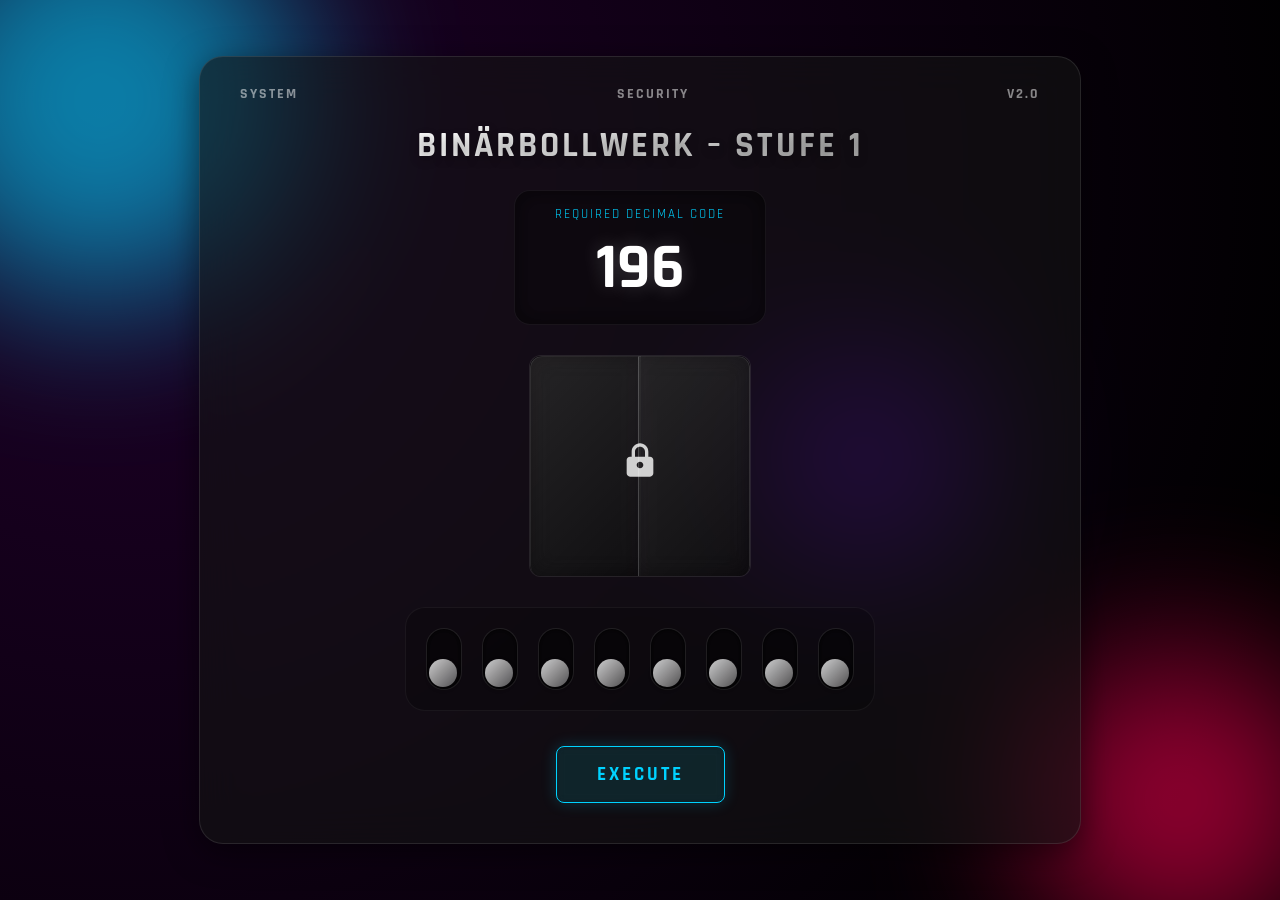
==== index.html @ 8075913d "init" ====
<!DOCTYPE html>
<html lang="de">
<head>
    <meta charset="UTF-8">
    <meta name="viewport" content="width=device-width, initial-scale=1.0">
    <title>Binärbollwerk – Stufe 1</title>
    <link rel="stylesheet" href="assets/styles.css">
</head>
<body>

    <div class="background-blobs">
        <div class="blob blob-1"></div>
        <div class="blob blob-2"></div>
        <div class="blob blob-3"></div>
    </div>

    <div id="game-config" data-target="196" data-letter="Ä"></div>

    <div class="container" id="main-container">
        
        <div class="status-bar">
            <span>System</span>
            <span>Security</span>
            <span>v2.0</span>
        </div>

        <h1>Binärbollwerk – Stufe 1</h1>
        
        <div class="display-box">
            <span class="display-label">Required Decimal Code</span>
            <div class="target-number" id="display-number">...</div>
        </div>

        <div class="door-container">
            <div class="door-panel door-left"></div>
            <div class="door-panel door-right"></div>
            <div class="lock-icon">
                <svg width="40" height="40" viewBox="0 0 24 24" fill="currentColor">
                    <path d="M12 2C9.243 2 7 4.243 7 7V10H6C4.897 10 4 10.897 4 12V20C4 21.103 4.897 22 6 22H18C19.103 22 20 21.103 20 20V12C20 10.897 19.103 10 18 10H17V7C17 4.243 14.757 2 12 2ZM12 4C13.654 4 15 5.346 15 7V10H9V7C9 5.346 10.346 4 12 4ZM12 17C10.897 17 10 16.103 10 15C10 13.897 10.897 13 12 13C13.103 13 14 13.897 14 15C14 16.103 13.103 17 12 17Z"/>
                </svg>
            </div>
            <div class="secret-content" id="secret-letter">?</div>
        </div>

        <div class="switch-board">
            <div class="switch-unit"><input type="checkbox" id="bit-7" class="switch-input" value="128"><label for="bit-7" class="switch-label"></label></div>
            <div class="switch-unit"><input type="checkbox" id="bit-6" class="switch-input" value="64"><label for="bit-6" class="switch-label"></label></div>
            <div class="switch-unit"><input type="checkbox" id="bit-5" class="switch-input" value="32"><label for="bit-5" class="switch-label"></label></div>
            <div class="switch-unit"><input type="checkbox" id="bit-4" class="switch-input" value="16"><label for="bit-4" class="switch-label"></label></div>
            <div class="switch-unit"><input type="checkbox" id="bit-3" class="switch-input" value="8"><label for="bit-3" class="switch-label"></label></div>
            <div class="switch-unit"><input type="checkbox" id="bit-2" class="switch-input" value="4"><label for="bit-2" class="switch-label"></label></div>
            <div class="switch-unit"><input type="checkbox" id="bit-1" class="switch-input" value="2"><label for="bit-1" class="switch-label"></label></div>
            <div class="switch-unit"><input type="checkbox" id="bit-0" class="switch-input" value="1"><label for="bit-0" class="switch-label"></label></div>
        </div>

        <!-- DER NEUE BUTTON -->
        <button id="execute-btn" class="execute-btn">EXECUTE</button>

    </div>

    <script src="assets/game.js"></script>
</body>
</html>
---- assets/styles.css ----
@import url('https://fonts.googleapis.com/css2?family=Rajdhani:wght@500;700&display=swap');

:root {
    --glass-bg: rgba(255, 255, 255, 0.05);
    --glass-border: rgba(255, 255, 255, 0.1);
    --glass-shadow: 0 8px 32px 0 rgba(0, 0, 0, 0.5);

    --neon-blue: #00d2ff;
    --neon-pink: #ff0055;
    --neon-green: #00ff88;
    --text-main: #ffffff;

    --font-main: 'Rajdhani', sans-serif;
}

body {
    background-color: #0f0f0f;
    color: var(--text-main);
    font-family: var(--font-main);
    display: flex;
    justify-content: center;
    align-items: center;
    min-height: 100vh;
    margin: 0;
    overflow: hidden;
    background: radial-gradient(circle at 10% 20%, rgb(30, 0, 40) 0%, rgb(0, 0, 0) 90%);
}

/* Floating Blobs */
.background-blobs {
    position: absolute;
    top: 0;
    left: 0;
    width: 100%;
    height: 100%;
    overflow: hidden;
    z-index: 0;
    pointer-events: none;
}

.blob {
    position: absolute;
    border-radius: 50%;
    filter: blur(80px);
    opacity: 0.6;
}

.blob-1 {
    width: 400px;
    height: 400px;
    background: var(--neon-blue);
    top: -100px;
    left: -100px;
    animation: float 10s infinite ease-in-out alternate;
}

.blob-2 {
    width: 300px;
    height: 300px;
    background: var(--neon-pink);
    bottom: -50px;
    right: -50px;
    animation: float 8s infinite ease-in-out alternate-reverse;
}

.blob-3 {
    width: 200px;
    height: 200px;
    background: #7000ff;
    top: 40%;
    left: 60%;
    animation: float 12s infinite ease-in-out;
}

@keyframes float {
    0% {
        transform: translate(0, 0);
    }
    100% {
        transform: translate(30px, 50px);
    }
}

/* --- Main Glass Container --- */
.container {
    position: relative;
    z-index: 10;
    width: 90%;
    max-width: 800px;
    padding: 28px 40px 40px;
    background: rgba(20, 20, 20, 0.6);
    backdrop-filter: blur(20px);
    -webkit-backdrop-filter: blur(20px);
    border: 1px solid var(--glass-border);
    border-radius: 24px;
    box-shadow: var(--glass-shadow);
    display: flex;
    flex-direction: column;
    align-items: center;
    transition: all 0.3s ease;
}

/* Navigation */
.site-nav {
    width: 100%;
    display: flex;
    gap: 10px;
    flex-wrap: wrap;
    justify-content: center;
    margin-bottom: 18px;
}

.site-nav a {
    text-decoration: none;
    color: rgba(255, 255, 255, 0.8);
    border: 1px solid rgba(255, 255, 255, 0.12);
    background: rgba(0, 0, 0, 0.25);
    padding: 8px 12px;
    border-radius: 999px;
    letter-spacing: 1px;
    text-transform: uppercase;
    font-weight: 700;
    font-size: 0.85rem;
    transition: all 0.2s ease;
}

.site-nav a:hover {
    transform: translateY(-1px);
    border-color: rgba(0, 210, 255, 0.5);
    color: #fff;
    box-shadow: 0 0 18px rgba(0, 210, 255, 0.12);
}

.site-nav a[aria-current="page"] {
    border-color: rgba(0, 255, 136, 0.5);
    color: var(--neon-green);
    box-shadow: 0 0 18px rgba(0, 255, 136, 0.12);
}

/* Access Denied Animation (Shake & Red Flash) */
.container.access-denied {
    animation: shake 0.5s cubic-bezier(.36, .07, .19, .97) both;
    border-color: var(--neon-pink);
    box-shadow: 0 0 30px rgba(255, 0, 85, 0.4);
}

@keyframes shake {
    10%,
    90% {
        transform: translate3d(-1px, 0, 0);
    }
    20%,
    80% {
        transform: translate3d(2px, 0, 0);
    }
    30%,
    50%,
    70% {
        transform: translate3d(-4px, 0, 0);
    }
    40%,
    60% {
        transform: translate3d(4px, 0, 0);
    }
}

/* Header */
.status-bar {
    width: 100%;
    display: flex;
    justify-content: space-between;
    font-size: 0.9rem;
    color: rgba(255, 255, 255, 0.5);
    margin-bottom: 20px;
    text-transform: uppercase;
    letter-spacing: 2px;
    font-weight: 700;
}

h1 {
    font-size: 2.2rem;
    margin: 0 0 22px 0;
    letter-spacing: 3px;
    font-weight: 700;
    background: linear-gradient(to right, #fff, #aaa);
    -webkit-background-clip: text;
    -webkit-text-fill-color: transparent;
    text-shadow: 0 4px 10px rgba(0, 0, 0, 0.3);
    text-transform: uppercase;
    text-align: center;
}

/* Target Display */
.display-box {
    background: rgba(0, 0, 0, 0.3);
    border-radius: 16px;
    padding: 15px 40px;
    margin-bottom: 30px;
    border: 1px solid rgba(255, 255, 255, 0.05);
    box-shadow: inset 0 0 20px rgba(0, 0, 0, 0.5);
    text-align: center;
    position: relative;
    transition: border-color 0.3s;
}

.container.access-denied .display-box {
    border-color: var(--neon-pink);
    color: var(--neon-pink);
}

.display-label {
    font-size: 0.8rem;
    color: var(--neon-blue);
    text-transform: uppercase;
    letter-spacing: 2px;
    margin-bottom: 5px;
    display: block;
}

.target-number {
    font-size: 4rem;
    font-weight: 700;
    color: #fff;
    text-shadow: 0 0 20px rgba(255, 255, 255, 0.2);
    font-variant-numeric: tabular-nums;
}

/* --- The Door --- */
.door-container {
    width: 220px;
    height: 220px;
    margin-bottom: 30px;
    position: relative;
    background: rgba(0, 0, 0, 0.2);
    border-radius: 12px;
    box-shadow: inset 0 0 20px rgba(0, 0, 0, 0.8);
    border: 1px solid rgba(255, 255, 255, 0.1);
    overflow: hidden;
}

.door-panel {
    position: absolute;
    top: 0;
    width: 50%;
    height: 100%;
    background: linear-gradient(135deg, rgba(255, 255, 255, 0.1), rgba(255, 255, 255, 0.02));
    backdrop-filter: blur(10px);
    border: 1px solid rgba(255, 255, 255, 0.1);
    transition: transform 0.8s cubic-bezier(0.4, 0, 0.2, 1);
    z-index: 2;
}

.door-left {
    left: 0;
    border-right: none;
    border-radius: 12px 0 0 12px;
}

.door-right {
    right: 0;
    border-left: 1px solid rgba(255, 255, 255, 0.2);
    border-radius: 0 12px 12px 0;
}

.lock-icon {
    position: absolute;
    top: 50%;
    left: 50%;
    transform: translate(-50%, -50%);
    z-index: 3;
    font-size: 3rem;
    color: rgba(255, 255, 255, 0.8);
    text-shadow: 0 0 15px rgba(255, 255, 255, 0.3);
    transition: opacity 0.5s;
}

.secret-content {
    position: absolute;
    top: 0;
    left: 0;
    width: 100%;
    height: 100%;
    display: flex;
    justify-content: center;
    align-items: center;
    font-size: 7rem;
    font-weight: 700;
    color: #fff;
    z-index: 1;
    opacity: 0;
    transition: opacity 0.5s 0.5s;
    text-shadow: 0 0 30px var(--neon-green);
}

/* --- Switch Board --- */
.switch-board {
    display: flex;
    gap: 20px;
    padding: 20px;
    margin-bottom: 25px;
    background: rgba(0, 0, 0, 0.2);
    border-radius: 20px;
    border: 1px solid rgba(255, 255, 255, 0.05);
    flex-wrap: wrap;
    justify-content: center;
}

.switch-unit {
    position: relative;
}

.switch-input {
    display: none;
}

/* Vertikale Toggle (Pillen) */
.switch-label {
    display: block;
    width: 34px;
    height: 60px;
    background: rgba(0, 0, 0, 0.4);
    border-radius: 50px;
    border: 1px solid rgba(255, 255, 255, 0.1);
    cursor: pointer;
    position: relative;
    transition: all 0.3s ease;
    box-shadow: inset 0 0 5px rgba(0, 0, 0, 0.8);
}

/* Knob */
.switch-label::after {
    content: "";
    position: absolute;
    bottom: 2px;
    left: 2px;
    width: 28px;
    height: 28px;
    border-radius: 50%;
    background: linear-gradient(135deg, rgba(255, 255, 255, 0.8), rgba(255, 255, 255, 0.3));
    box-shadow: 0 2px 4px rgba(0, 0, 0, 0.4);
    transition: all 0.3s cubic-bezier(0.4, 0.0, 0.2, 1);
}

.switch-input:checked + .switch-label {
    background: rgba(0, 210, 255, 0.2);
    border-color: var(--neon-blue);
    box-shadow: 0 0 10px rgba(0, 210, 255, 0.2), inset 0 0 5px rgba(0, 0, 0, 0.5);
}

.switch-input:checked + .switch-label::after {
    transform: translateY(-26px);
    background: var(--neon-blue);
    box-shadow: 0 0 10px var(--neon-blue);
}

/* --- EXECUTE BUTTON --- */
.execute-btn {
    background: rgba(0, 210, 255, 0.1);
    color: var(--neon-blue);
    border: 1px solid var(--neon-blue);
    padding: 15px 40px;
    font-size: 1.2rem;
    font-family: var(--font-main);
    font-weight: 700;
    letter-spacing: 3px;
    text-transform: uppercase;
    border-radius: 8px;
    cursor: pointer;
    transition: all 0.3s ease;
    box-shadow: 0 0 15px rgba(0, 210, 255, 0.2);
    outline: none;
    backdrop-filter: blur(5px);
    margin-top: 10px;
}

.execute-btn:hover {
    background: var(--neon-blue);
    color: #000;
    box-shadow: 0 0 30px var(--neon-blue);
    transform: translateY(-2px);
}

.execute-btn:active {
    transform: translateY(1px);
}

.execute-btn:disabled {
    opacity: 0.5;
    cursor: not-allowed;
    background: rgba(0, 255, 136, 0.2);
    border-color: var(--neon-green);
    color: var(--neon-green);
}

/* Success State */
.container.access-granted {
    border-color: rgba(0, 255, 136, 0.3);
    box-shadow: 0 0 40px rgba(0, 255, 136, 0.1);
}

.container.access-granted .door-left {
    transform: translateX(-90%) rotateY(-20deg);
    opacity: 0.5;
}

.container.access-granted .door-right {
    transform: translateX(90%) rotateY(20deg);
    opacity: 0.5;
}

.container.access-granted .secret-content {
    opacity: 1;
}

.container.access-granted .lock-icon {
    opacity: 0;
}

.container.access-granted .switch-input:checked + .switch-label {
    border-color: var(--neon-green);
    background: rgba(0, 255, 136, 0.2);
}

.container.access-granted .switch-input:checked + .switch-label::after {
    background: var(--neon-green);
    box-shadow: 0 0 15px var(--neon-green);
}

.container.access-granted .target-number,
.container.access-granted .display-label {
    color: var(--neon-green);
}

.container.access-granted .target-number {
    text-shadow: 0 0 30px var(--neon-green);
}

/* Mobile Fix */
@media (max-width: 600px) {
    .container {
        padding: 22px 18px 28px;
    }

    .switch-board {
        gap: 10px;
        padding: 20px;
    }

    .switch-label {
        width: 26px;
        height: 44px;
    }

    .switch-label::after {
        width: 20px;
        height: 20px;
        bottom: 2px;
        left: 2px;
    }

    .switch-input:checked + .switch-label::after {
        transform: translateY(-18px);
    }

    .target-number {
        font-size: 3rem;
    }

    h1 {
        font-size: 1.85rem;
    }

    .execute-btn {
        width: 100%;
    }
}
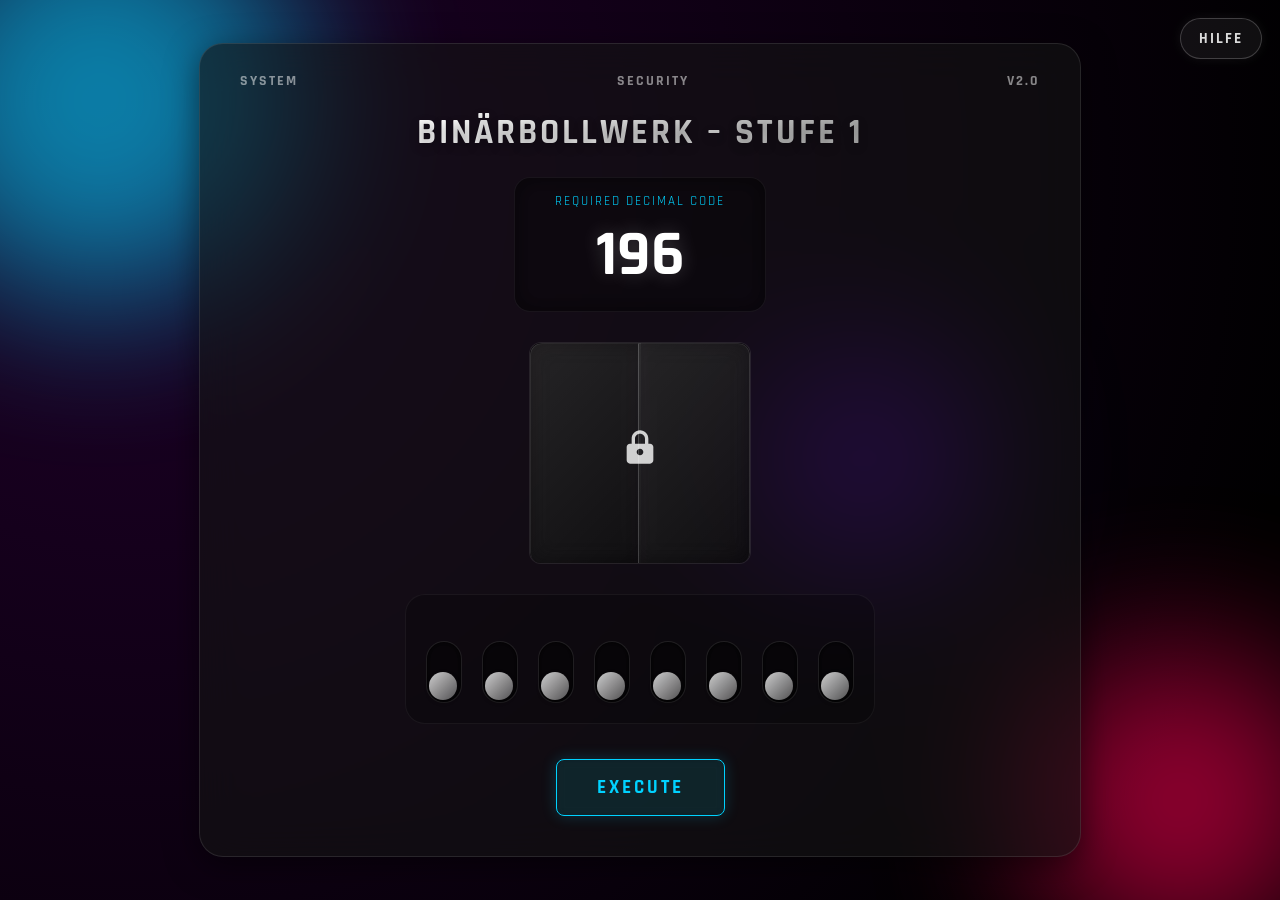
==== commit 1b468f01: "adjusted new code" ====
--- a/index.html
+++ b/index.html
@@ -1,11 +1,13 @@
 <!DOCTYPE html>
 <html lang="de">
+
 <head>
     <meta charset="UTF-8">
     <meta name="viewport" content="width=device-width, initial-scale=1.0">
     <title>Binärbollwerk – Stufe 1</title>
     <link rel="stylesheet" href="assets/styles.css">
 </head>
+
 <body>
 
     <div class="background-blobs">
@@ -14,10 +16,10 @@
         <div class="blob blob-3"></div>
     </div>
 
-    <div id="game-config" data-target="196" data-letter="Ä"></div>
+    <div id="game-config" data-target="196" data-letter="B"></div>
 
     <div class="container" id="main-container">
-        
+
         <div class="status-bar">
             <span>System</span>
             <span>Security</span>
@@ -25,7 +27,7 @@
         </div>
 
         <h1>Binärbollwerk – Stufe 1</h1>
-        
+
         <div class="display-box">
             <span class="display-label">Required Decimal Code</span>
             <div class="target-number" id="display-number">...</div>
@@ -36,21 +38,30 @@
             <div class="door-panel door-right"></div>
             <div class="lock-icon">
                 <svg width="40" height="40" viewBox="0 0 24 24" fill="currentColor">
-                    <path d="M12 2C9.243 2 7 4.243 7 7V10H6C4.897 10 4 10.897 4 12V20C4 21.103 4.897 22 6 22H18C19.103 22 20 21.103 20 20V12C20 10.897 19.103 10 18 10H17V7C17 4.243 14.757 2 12 2ZM12 4C13.654 4 15 5.346 15 7V10H9V7C9 5.346 10.346 4 12 4ZM12 17C10.897 17 10 16.103 10 15C10 13.897 10.897 13 12 13C13.103 13 14 13.897 14 15C14 16.103 13.103 17 12 17Z"/>
+                    <path
+                        d="M12 2C9.243 2 7 4.243 7 7V10H6C4.897 10 4 10.897 4 12V20C4 21.103 4.897 22 6 22H18C19.103 22 20 21.103 20 20V12C20 10.897 19.103 10 18 10H17V7C17 4.243 14.757 2 12 2ZM12 4C13.654 4 15 5.346 15 7V10H9V7C9 5.346 10.346 4 12 4ZM12 17C10.897 17 10 16.103 10 15C10 13.897 10.897 13 12 13C13.103 13 14 13.897 14 15C14 16.103 13.103 17 12 17Z" />
                 </svg>
             </div>
-            <div class="secret-content" id="secret-letter">?</div>
+            <div class="secret-content" id="secret-letter">D</div>
         </div>
 
         <div class="switch-board">
-            <div class="switch-unit"><input type="checkbox" id="bit-7" class="switch-input" value="128"><label for="bit-7" class="switch-label"></label></div>
-            <div class="switch-unit"><input type="checkbox" id="bit-6" class="switch-input" value="64"><label for="bit-6" class="switch-label"></label></div>
-            <div class="switch-unit"><input type="checkbox" id="bit-5" class="switch-input" value="32"><label for="bit-5" class="switch-label"></label></div>
-            <div class="switch-unit"><input type="checkbox" id="bit-4" class="switch-input" value="16"><label for="bit-4" class="switch-label"></label></div>
-            <div class="switch-unit"><input type="checkbox" id="bit-3" class="switch-input" value="8"><label for="bit-3" class="switch-label"></label></div>
-            <div class="switch-unit"><input type="checkbox" id="bit-2" class="switch-input" value="4"><label for="bit-2" class="switch-label"></label></div>
-            <div class="switch-unit"><input type="checkbox" id="bit-1" class="switch-input" value="2"><label for="bit-1" class="switch-label"></label></div>
-            <div class="switch-unit"><input type="checkbox" id="bit-0" class="switch-input" value="1"><label for="bit-0" class="switch-label"></label></div>
+            <div class="switch-unit"><input type="checkbox" id="bit-7" class="switch-input" value="128"><label
+                    for="bit-7" class="switch-label"></label></div>
+            <div class="switch-unit"><input type="checkbox" id="bit-6" class="switch-input" value="64"><label
+                    for="bit-6" class="switch-label"></label></div>
+            <div class="switch-unit"><input type="checkbox" id="bit-5" class="switch-input" value="32"><label
+                    for="bit-5" class="switch-label"></label></div>
+            <div class="switch-unit"><input type="checkbox" id="bit-4" class="switch-input" value="16"><label
+                    for="bit-4" class="switch-label"></label></div>
+            <div class="switch-unit"><input type="checkbox" id="bit-3" class="switch-input" value="8"><label for="bit-3"
+                    class="switch-label"></label></div>
+            <div class="switch-unit"><input type="checkbox" id="bit-2" class="switch-input" value="4"><label for="bit-2"
+                    class="switch-label"></label></div>
+            <div class="switch-unit"><input type="checkbox" id="bit-1" class="switch-input" value="2"><label for="bit-1"
+                    class="switch-label"></label></div>
+            <div class="switch-unit"><input type="checkbox" id="bit-0" class="switch-input" value="1"><label for="bit-0"
+                    class="switch-label"></label></div>
         </div>
 
         <!-- DER NEUE BUTTON -->
@@ -60,4 +71,5 @@
 
     <script src="assets/game.js"></script>
 </body>
+
 </html>
--- a/assets/styles.css
+++ b/assets/styles.css
@@ -22,17 +22,17 @@
     align-items: center;
     min-height: 100vh;
     margin: 0;
-    overflow: hidden;
+    overflow-x: hidden;
+    overflow-y: auto;
+    padding: clamp(16px, 3vh, 28px) 0;
+    box-sizing: border-box;
     background: radial-gradient(circle at 10% 20%, rgb(30, 0, 40) 0%, rgb(0, 0, 0) 90%);
 }
 
 /* Floating Blobs */
 .background-blobs {
-    position: absolute;
-    top: 0;
-    left: 0;
-    width: 100%;
-    height: 100%;
+    position: fixed;
+    inset: 0;
     overflow: hidden;
     z-index: 0;
     pointer-events: none;
@@ -307,10 +307,18 @@
 
 .switch-unit {
     position: relative;
+    display: flex;
+    flex-direction: column;
+    align-items: center;
+    gap: 8px;
 }
 
 .switch-input {
-    display: none;
+    position: absolute;
+    opacity: 0;
+    pointer-events: none;
+    width: 1px;
+    height: 1px;
 }
 
 /* Vertikale Toggle (Pillen) */
@@ -327,6 +335,23 @@
     box-shadow: inset 0 0 5px rgba(0, 0, 0, 0.8);
 }
 
+.bit-value {
+    font-size: 0.85rem;
+    font-weight: 700;
+    letter-spacing: 1px;
+    color: rgba(255, 255, 255, 0.7);
+    text-transform: uppercase;
+    opacity: 0;
+    transform: translateY(4px);
+    transition: opacity 0.2s ease, transform 0.2s ease;
+    user-select: none;
+}
+
+.container.show-help .bit-value {
+    opacity: 1;
+    transform: translateY(0);
+}
+
 /* Knob */
 .switch-label::after {
     content: "";
@@ -341,13 +366,13 @@
     transition: all 0.3s cubic-bezier(0.4, 0.0, 0.2, 1);
 }
 
-.switch-input:checked + .switch-label {
+.switch-input:checked ~ .switch-label {
     background: rgba(0, 210, 255, 0.2);
     border-color: var(--neon-blue);
     box-shadow: 0 0 10px rgba(0, 210, 255, 0.2), inset 0 0 5px rgba(0, 0, 0, 0.5);
 }
 
-.switch-input:checked + .switch-label::after {
+.switch-input:checked ~ .switch-label::after {
     transform: translateY(-26px);
     background: var(--neon-blue);
     box-shadow: 0 0 10px var(--neon-blue);
@@ -373,6 +398,40 @@
     margin-top: 10px;
 }
 
+.help-btn {
+    position: fixed;
+    top: calc(18px + env(safe-area-inset-top));
+    right: calc(18px + env(safe-area-inset-right));
+    z-index: 1000;
+    background: rgba(255, 255, 255, 0.06);
+    color: rgba(255, 255, 255, 0.85);
+    border: 1px solid rgba(255, 255, 255, 0.2);
+    padding: 10px 18px;
+    font-size: 0.95rem;
+    font-family: var(--font-main);
+    font-weight: 700;
+    letter-spacing: 2px;
+    text-transform: uppercase;
+    border-radius: 999px;
+    cursor: pointer;
+    transition: all 0.2s ease;
+    box-shadow: 0 0 12px rgba(255, 255, 255, 0.06);
+    outline: none;
+}
+
+.help-btn:hover {
+    border-color: rgba(0, 210, 255, 0.5);
+    color: #fff;
+    box-shadow: 0 0 18px rgba(0, 210, 255, 0.12);
+    transform: translateY(-1px);
+}
+
+.container.show-help .help-btn {
+    border-color: rgba(0, 255, 136, 0.5);
+    color: var(--neon-green);
+    box-shadow: 0 0 18px rgba(0, 255, 136, 0.12);
+}
+
 .execute-btn:hover {
     background: var(--neon-blue);
     color: #000;
@@ -416,12 +475,12 @@
     opacity: 0;
 }
 
-.container.access-granted .switch-input:checked + .switch-label {
+.container.access-granted .switch-input:checked ~ .switch-label {
     border-color: var(--neon-green);
     background: rgba(0, 255, 136, 0.2);
 }
 
-.container.access-granted .switch-input:checked + .switch-label::after {
+.container.access-granted .switch-input:checked ~ .switch-label::after {
     background: var(--neon-green);
     box-shadow: 0 0 15px var(--neon-green);
 }
@@ -451,6 +510,150 @@
         height: 44px;
     }
 
+    .bit-value {
+        font-size: 0.8rem;
+    }
+
+    .help-btn {
+        top: calc(12px + env(safe-area-inset-top));
+        right: calc(12px + env(safe-area-inset-right));
+        padding: 9px 14px;
+        font-size: 0.9rem;
+    }
+
+
+/* Small-height devices (e.g. landscape phones): allow scrolling and reduce sizes */
+@media (max-height: 720px) {
+    body {
+        overflow-y: auto;
+        align-items: flex-start;
+        padding: 18px 0;
+    }
+
+    .container {
+        margin: 18px 0;
+        padding: 18px 18px 22px;
+    }
+
+    h1 {
+        margin-bottom: 16px;
+        font-size: 1.7rem;
+    }
+
+    .target-number {
+        font-size: 2.8rem;
+    }
+
+    .door-container {
+        width: 180px;
+        height: 180px;
+        margin-bottom: 18px;
+    }
+
+    .secret-content {
+        font-size: 5.5rem;
+    }
+
+    .switch-board {
+        margin-bottom: 18px;
+        gap: 12px;
+        padding: 14px;
+    }
+
+    .execute-btn {
+        padding: 12px 26px;
+        font-size: 1.05rem;
+    }
+}
+
+/* Tablet landscape (iPad incl. iPad 10): ensure everything is reachable and fits nicely */
+@media (orientation: landscape) and (min-width: 1024px) and (max-width: 1366px) and (max-height: 900px) {
+    body {
+        align-items: flex-start;
+    }
+
+    .container {
+        margin: 12px 0;
+        padding: 20px 22px 24px;
+    }
+
+    h1 {
+        font-size: 1.9rem;
+        margin-bottom: 18px;
+    }
+
+    .display-box {
+        margin-bottom: 20px;
+        padding: 12px 28px;
+    }
+
+    .target-number {
+        font-size: 3.2rem;
+    }
+
+    .door-container {
+        width: 180px;
+        height: 180px;
+        margin-bottom: 20px;
+    }
+
+    .secret-content {
+        font-size: 5.6rem;
+    }
+
+    .switch-board {
+        gap: 14px;
+        padding: 16px;
+        margin-bottom: 18px;
+    }
+}
+
+/* iPad 10 landscape (commonly ~1180×820 CSS px): slightly more compact vertically */
+@media (orientation: landscape) and (min-width: 1100px) and (max-width: 1220px) and (max-height: 860px) {
+    .container {
+        padding: 18px 20px 20px;
+    }
+
+    .status-bar {
+        margin-bottom: 14px;
+        font-size: 0.85rem;
+    }
+
+    h1 {
+        font-size: 1.75rem;
+        margin-bottom: 14px;
+    }
+
+    .display-box {
+        margin-bottom: 16px;
+        padding: 10px 24px;
+    }
+
+    .target-number {
+        font-size: 3rem;
+    }
+
+    .door-container {
+        width: 168px;
+        height: 168px;
+        margin-bottom: 16px;
+    }
+
+    .secret-content {
+        font-size: 5.2rem;
+    }
+
+    .switch-board {
+        gap: 12px;
+        padding: 14px;
+        margin-bottom: 14px;
+    }
+
+    .execute-btn {
+        padding: 12px 28px;
+        font-size: 1.05rem;
+    }
+}
     .switch-label::after {
         width: 20px;
         height: 20px;
